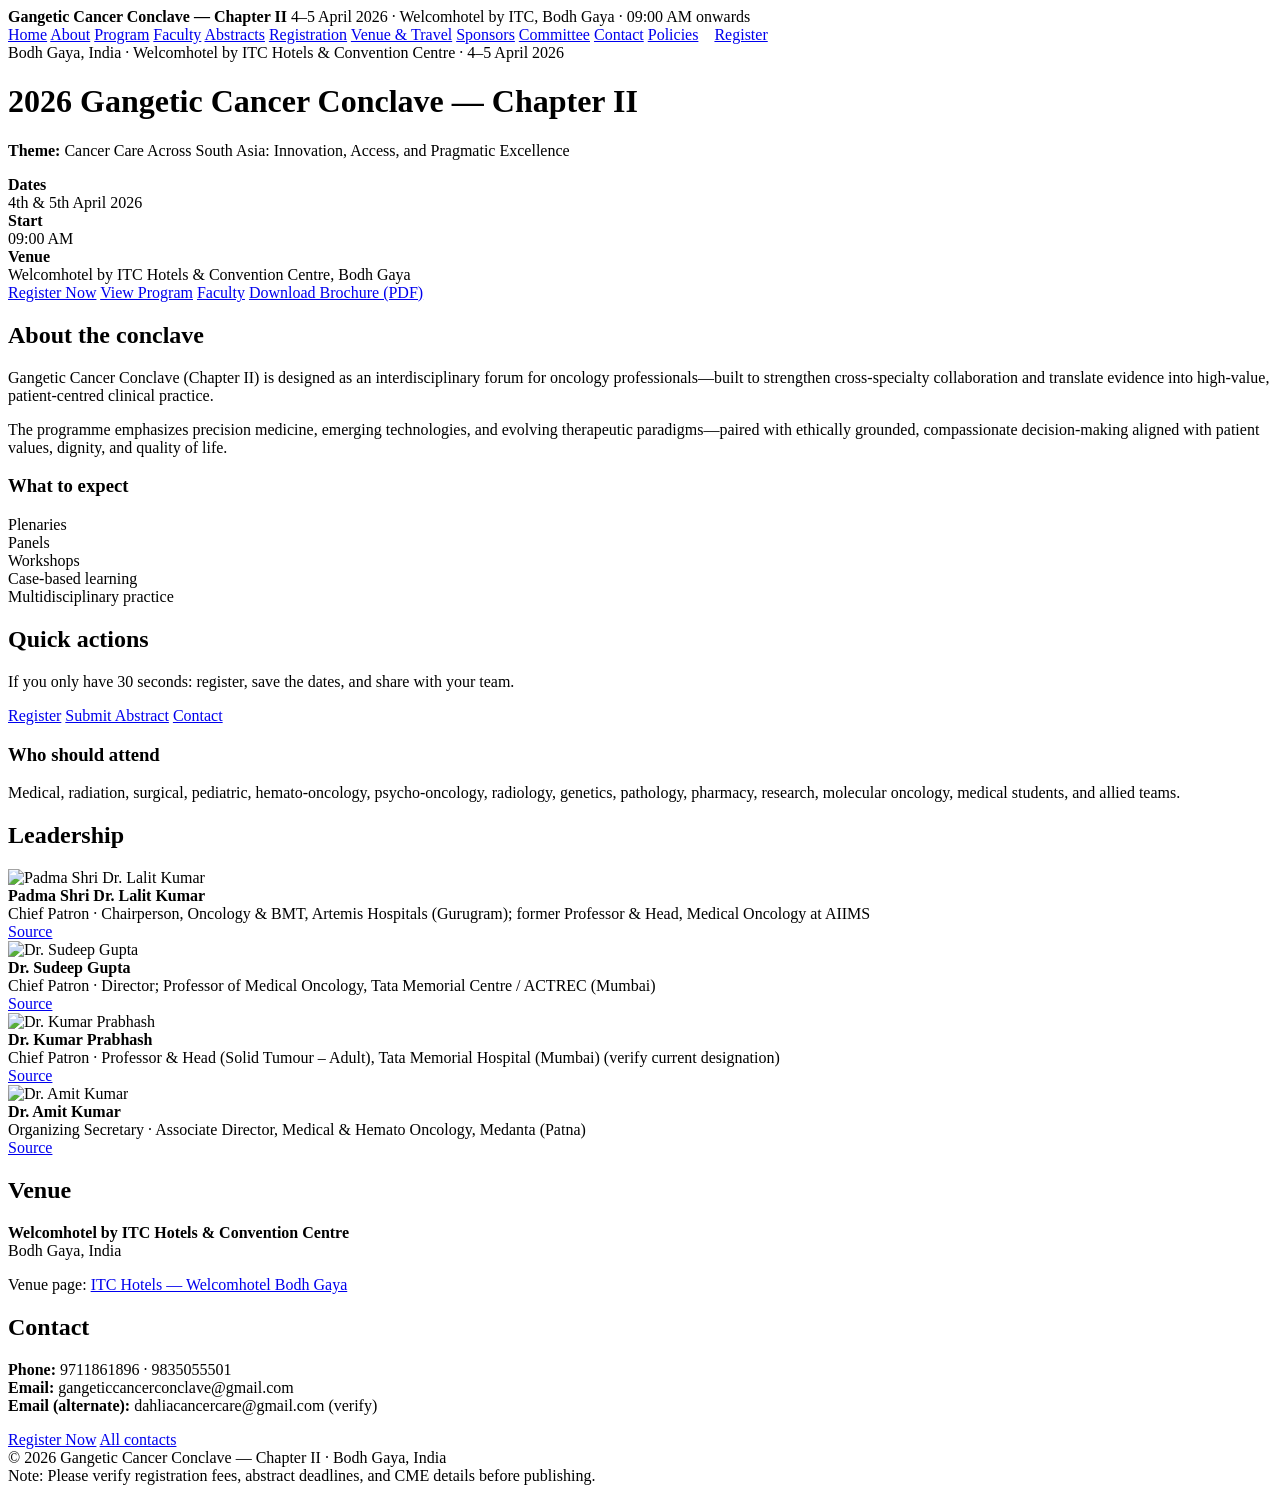
==== index.html @ 6b3c96bd "Add files via upload" ====
<!doctype html>
<html lang="en">
<head>
  <meta charset="utf-8">
  <meta name="viewport" content="width=device-width, initial-scale=1">
  <title>Gangetic Cancer Conclave — Chapter II</title>
  <meta name="description" content="2026 Gangetic Cancer Conclave — Chapter II · Bodh Gaya">
  <link rel="stylesheet" href="assets/style.css">
</head>
<body>
<div class="nav">
  <div class="container">
    <div class="row">
      <div class="brand">
        <b>Gangetic Cancer Conclave — Chapter II</b>
        <span>4–5 April 2026 · Welcomhotel by ITC, Bodh Gaya · 09:00 AM onwards</span>
      </div>
      <div class="menu">
        <a href="index.html">Home</a>
<a href="about.html">About</a>
<a href="program.html">Program</a>
<a href="faculty.html">Faculty</a>
<a href="abstracts.html">Abstracts</a>
<a href="registration.html">Registration</a>
<a href="venue-travel.html">Venue & Travel</a>
<a href="sponsors.html">Sponsors</a>
<a href="committee.html">Committee</a>
<a href="contact.html">Contact</a>
<a href="policies.html">Policies</a>
        <a class="btn" href="registration.html" style="padding:9px 12px;border-radius:14px;">Register</a>
      </div>
    </div>
  </div>
</div>
<div class="container">
<div class="hero">
  <div class="kicker">Bodh Gaya, India · Welcomhotel by ITC Hotels & Convention Centre · 4–5 April 2026</div>
  <h1>2026 Gangetic Cancer Conclave — Chapter II</h1>
  <p><b>Theme:</b> Cancer Care Across South Asia: Innovation, Access, and Pragmatic Excellence</p>
  <div class="kv">
    <div><b>Dates</b><br>4th & 5th April 2026</div>
    <div><b>Start</b><br>09:00 AM</div>
    <div><b>Venue</b><br>Welcomhotel by ITC Hotels & Convention Centre, Bodh Gaya</div>
  </div>
  <div class="actions">
    <a class="btn" href="registration.html">Register Now</a>
    <a class="btn secondary" href="program.html">View Program</a>
    <a class="btn secondary" href="faculty.html">Faculty</a>
    <a class="btn secondary" href="assets/AGENDA-2.pdf">Download Brochure (PDF)</a>
  </div>
</div>

<div class="grid">
  <div class="card span8">
    <h2>About the conclave</h2>
    <p>Gangetic Cancer Conclave (Chapter II) is designed as an interdisciplinary forum for oncology professionals—built to strengthen cross-specialty collaboration and translate evidence into high-value, patient-centred clinical practice.</p>
    <p>The programme emphasizes precision medicine, emerging technologies, and evolving therapeutic paradigms—paired with ethically grounded, compassionate decision-making aligned with patient values, dignity, and quality of life.</p>
    <div class="hr"></div>
    <h3>What to expect</h3>
    <div class="badges">
      <div class="badge">Plenaries</div>
      <div class="badge">Panels</div>
      <div class="badge">Workshops</div>
      <div class="badge">Case-based learning</div>
      <div class="badge">Multidisciplinary practice</div>
    </div>
  </div>

  <div class="card span4">
    <h2>Quick actions</h2>
    <p class="callout">If you only have 30 seconds: register, save the dates, and share with your team.</p>
    <div class="actions">
      <a class="btn" href="registration.html">Register</a>
      <a class="btn secondary" href="abstracts.html">Submit Abstract</a>
      <a class="btn secondary" href="contact.html">Contact</a>
    </div>
    <div class="hr"></div>
    <h3>Who should attend</h3>
    <p class="note">Medical, radiation, surgical, pediatric, hemato-oncology, psycho-oncology, radiology, genetics, pathology, pharmacy, research, molecular oncology, medical students, and allied teams.</p>
  </div>
</div>

<h2>Leadership</h2>
<div class="grid">
  <div class="card small">
  <div class="person">
    <div class="avatar"><img src="assets/img/lalit-kumar.jpg" alt="Padma Shri Dr. Lalit Kumar"></div>
    <div>
      <b>Padma Shri Dr. Lalit Kumar</b>
      <div class="meta">Chief Patron · Chairperson, Oncology & BMT, Artemis Hospitals (Gurugram); former Professor & Head, Medical Oncology at AIIMS</div>
      <div class="meta"><a href="https://www.artemishospitals.com/doctor/profile/dr-lalit-kumar" target="_blank" rel="noopener">Source</a></div>
    </div>
  </div>
</div>
  <div class="card small">
  <div class="person">
    <div class="avatar"><img src="assets/img/sudeep-gupta.jpg" alt="Dr. Sudeep Gupta"></div>
    <div>
      <b>Dr. Sudeep Gupta</b>
      <div class="meta">Chief Patron · Director; Professor of Medical Oncology, Tata Memorial Centre / ACTREC (Mumbai)</div>
      <div class="meta"><a href="https://actrec.gov.in/dr-sudeep-gupta" target="_blank" rel="noopener">Source</a></div>
    </div>
  </div>
</div>
  <div class="card small">
  <div class="person">
    <div class="avatar"><img src="assets/img/kumar-prabhash.jpg" alt="Dr. Kumar Prabhash"></div>
    <div>
      <b>Dr. Kumar Prabhash</b>
      <div class="meta">Chief Patron · Professor & Head (Solid Tumour – Adult), Tata Memorial Hospital (Mumbai) (verify current designation)</div>
      <div class="meta"><a href="https://mpai.co.in/team_detail10.html" target="_blank" rel="noopener">Source</a></div>
    </div>
  </div>
</div>
  <div class="card small">
  <div class="person">
    <div class="avatar"><img src="assets/img/amit-kumar-medanta.png" alt="Dr. Amit Kumar"></div>
    <div>
      <b>Dr. Amit Kumar</b>
      <div class="meta">Organizing Secretary · Associate Director, Medical & Hemato Oncology, Medanta (Patna)</div>
      <div class="meta"><a href="https://www.medanta.org/hospitals-near-me/patna-hospital/speciality/oncology/doctor/dr-amit-kumar" target="_blank" rel="noopener">Source</a></div>
    </div>
  </div>
</div>
</div>

<div class="hr"></div>

<div class="grid">
  <div class="card span6">
    <h2>Venue</h2>
    <p><b>Welcomhotel by ITC Hotels & Convention Centre</b><br>Bodh Gaya, India</p>
    <p class="note">Venue page: <a href="https://www.itchotels.com/in/en/welcomhotelbodhgaya" target="_blank" rel="noopener">ITC Hotels — Welcomhotel Bodh Gaya</a></p>
  </div>
  <div class="card span6">
    <h2>Contact</h2>
    <p><b>Phone:</b> 9711861896 · 9835055501<br>
       <b>Email:</b> gangeticcancerconclave@gmail.com<br>
       <b>Email (alternate):</b> dahliacancercare@gmail.com <span class="note">(verify)</span></p>
    <div class="actions">
      <a class="btn" href="registration.html">Register Now</a>
      <a class="btn secondary" href="contact.html">All contacts</a>
    </div>
  </div>
</div>
<div class="footer">
  <div>© 2026 Gangetic Cancer Conclave — Chapter II · Bodh Gaya, India</div>
  <div class="note">Note: Please verify registration fees, abstract deadlines, and CME details before publishing.</div>
</div>
</div>
<script src="assets/site.js"></script>
</body>
</html>
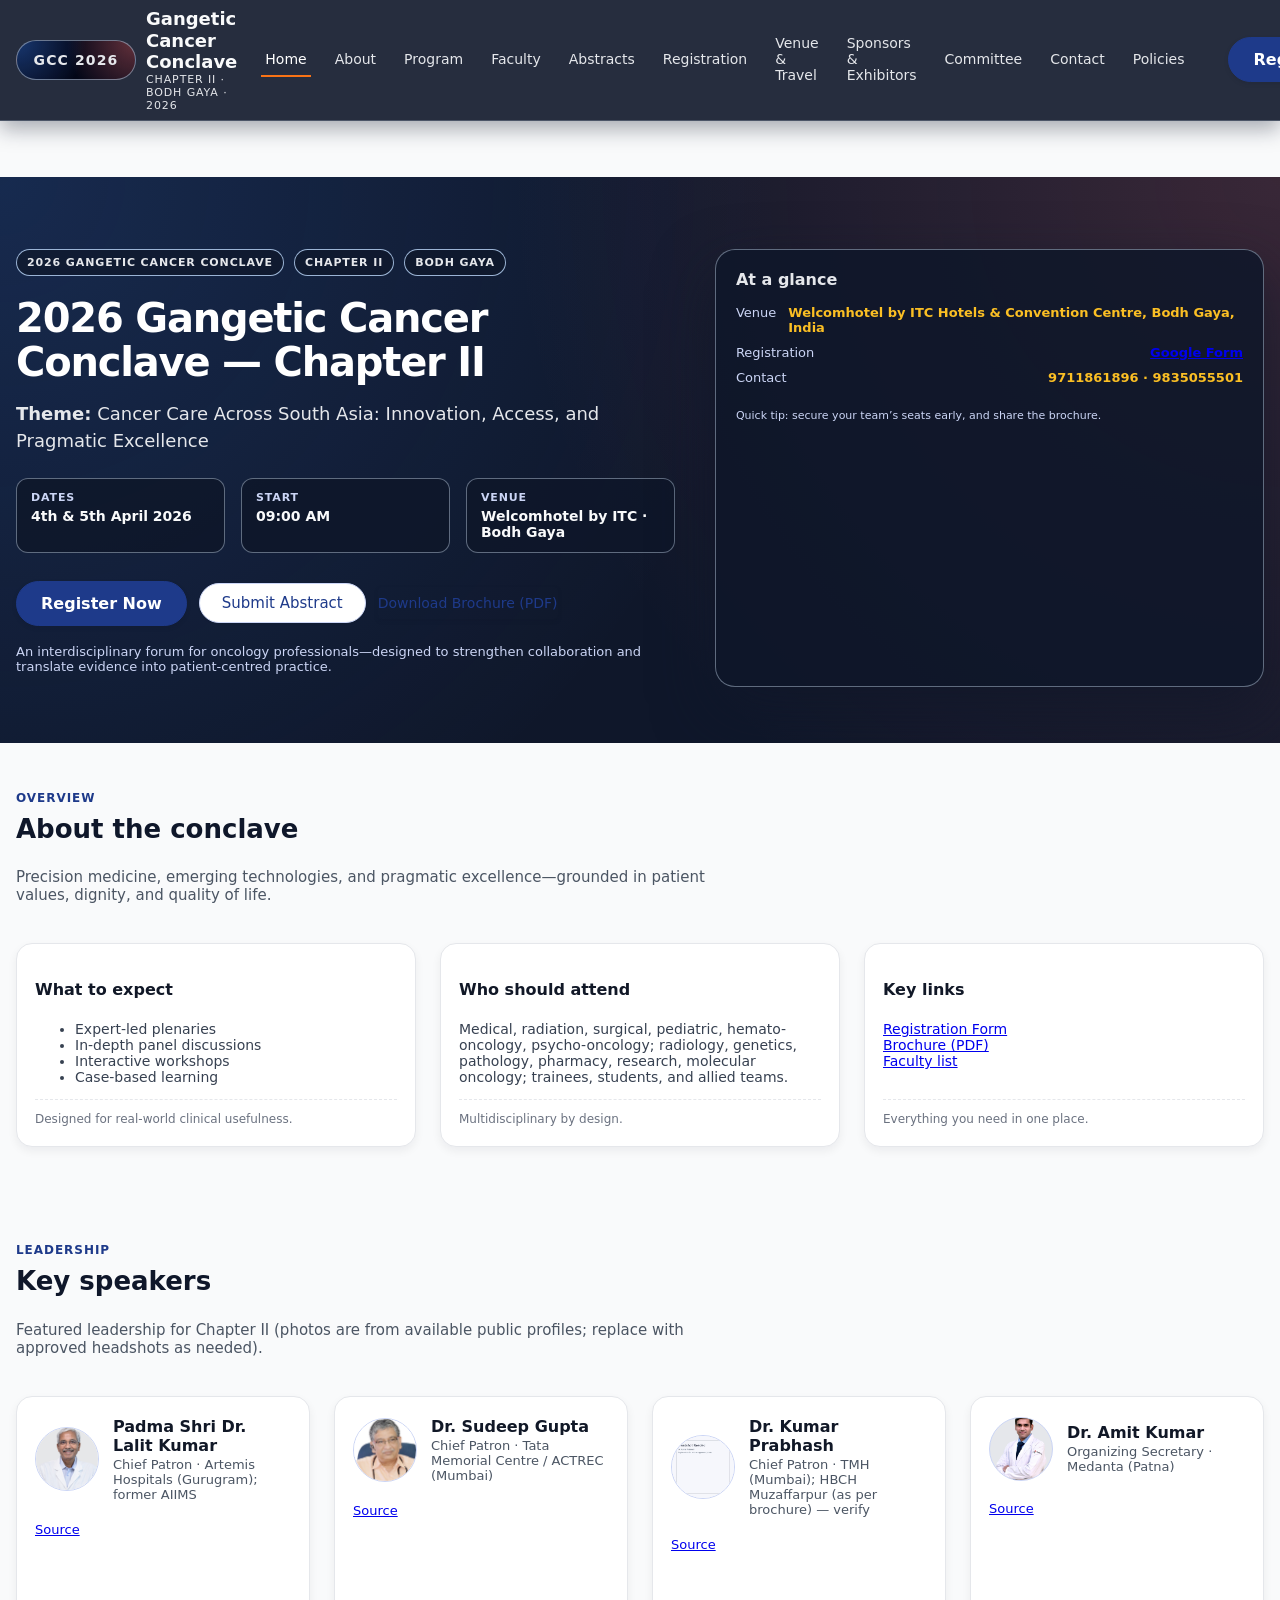
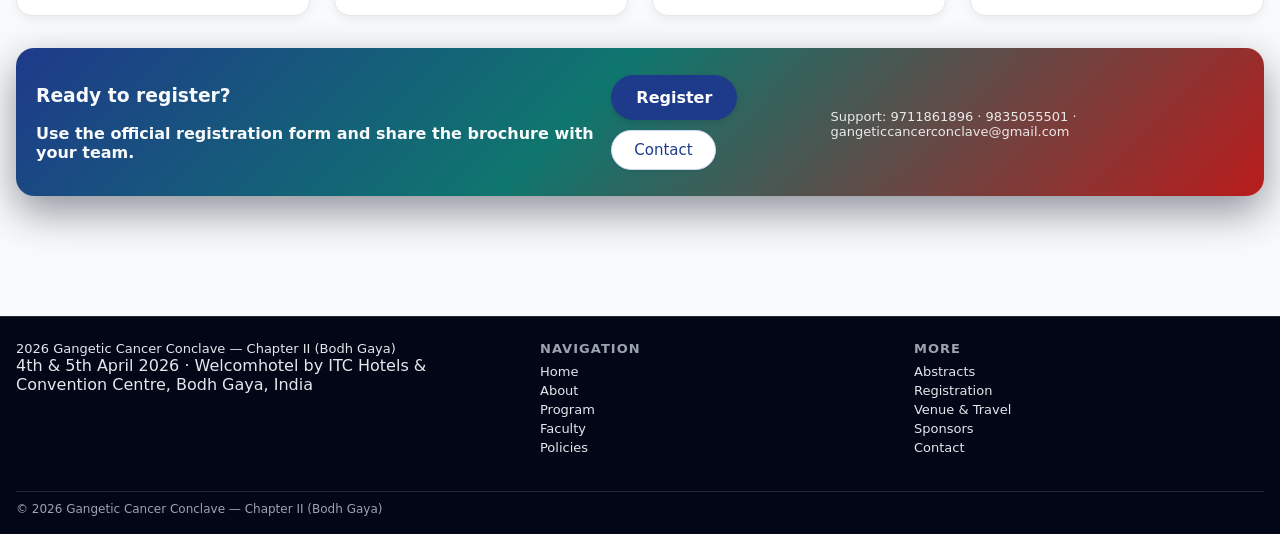
==== commit 2188eeda: "Add files via upload" ====
--- a/index.html
+++ b/index.html
@@ -1,154 +1,255 @@
-<!doctype html>
+<!DOCTYPE html>
 <html lang="en">
 <head>
-  <meta charset="utf-8">
-  <meta name="viewport" content="width=device-width, initial-scale=1">
-  <title>Gangetic Cancer Conclave — Chapter II</title>
+  <meta charset="UTF-8" />
+  <meta name="viewport" content="width=device-width, initial-scale=1.0" />
+  <title>2026 Gangetic Cancer Conclave — Chapter II (Bodh Gaya)</title>
   <meta name="description" content="2026 Gangetic Cancer Conclave — Chapter II · Bodh Gaya">
-  <link rel="stylesheet" href="assets/style.css">
+  <link rel="stylesheet" href="style.css" />
 </head>
 <body>
-<div class="nav">
-  <div class="container">
-    <div class="row">
-      <div class="brand">
-        <b>Gangetic Cancer Conclave — Chapter II</b>
-        <span>4–5 April 2026 · Welcomhotel by ITC, Bodh Gaya · 09:00 AM onwards</span>
-      </div>
-      <div class="menu">
-        <a href="index.html">Home</a>
-<a href="about.html">About</a>
-<a href="program.html">Program</a>
-<a href="faculty.html">Faculty</a>
-<a href="abstracts.html">Abstracts</a>
-<a href="registration.html">Registration</a>
-<a href="venue-travel.html">Venue & Travel</a>
-<a href="sponsors.html">Sponsors</a>
-<a href="committee.html">Committee</a>
-<a href="contact.html">Contact</a>
-<a href="policies.html">Policies</a>
-        <a class="btn" href="registration.html" style="padding:9px 12px;border-radius:14px;">Register</a>
-      </div>
-    </div>
-  </div>
-</div>
-<div class="container">
-<div class="hero">
-  <div class="kicker">Bodh Gaya, India · Welcomhotel by ITC Hotels & Convention Centre · 4–5 April 2026</div>
-  <h1>2026 Gangetic Cancer Conclave — Chapter II</h1>
-  <p><b>Theme:</b> Cancer Care Across South Asia: Innovation, Access, and Pragmatic Excellence</p>
-  <div class="kv">
-    <div><b>Dates</b><br>4th & 5th April 2026</div>
-    <div><b>Start</b><br>09:00 AM</div>
-    <div><b>Venue</b><br>Welcomhotel by ITC Hotels & Convention Centre, Bodh Gaya</div>
-  </div>
-  <div class="actions">
-    <a class="btn" href="registration.html">Register Now</a>
-    <a class="btn secondary" href="program.html">View Program</a>
-    <a class="btn secondary" href="faculty.html">Faculty</a>
-    <a class="btn secondary" href="assets/AGENDA-2.pdf">Download Brochure (PDF)</a>
-  </div>
-</div>
-
-<div class="grid">
-  <div class="card span8">
-    <h2>About the conclave</h2>
-    <p>Gangetic Cancer Conclave (Chapter II) is designed as an interdisciplinary forum for oncology professionals—built to strengthen cross-specialty collaboration and translate evidence into high-value, patient-centred clinical practice.</p>
-    <p>The programme emphasizes precision medicine, emerging technologies, and evolving therapeutic paradigms—paired with ethically grounded, compassionate decision-making aligned with patient values, dignity, and quality of life.</p>
-    <div class="hr"></div>
-    <h3>What to expect</h3>
-    <div class="badges">
-      <div class="badge">Plenaries</div>
-      <div class="badge">Panels</div>
-      <div class="badge">Workshops</div>
-      <div class="badge">Case-based learning</div>
-      <div class="badge">Multidisciplinary practice</div>
-    </div>
-  </div>
-
-  <div class="card span4">
-    <h2>Quick actions</h2>
-    <p class="callout">If you only have 30 seconds: register, save the dates, and share with your team.</p>
-    <div class="actions">
-      <a class="btn" href="registration.html">Register</a>
-      <a class="btn secondary" href="abstracts.html">Submit Abstract</a>
-      <a class="btn secondary" href="contact.html">Contact</a>
-    </div>
-    <div class="hr"></div>
-    <h3>Who should attend</h3>
-    <p class="note">Medical, radiation, surgical, pediatric, hemato-oncology, psycho-oncology, radiology, genetics, pathology, pharmacy, research, molecular oncology, medical students, and allied teams.</p>
-  </div>
-</div>
-
-<h2>Leadership</h2>
-<div class="grid">
-  <div class="card small">
-  <div class="person">
-    <div class="avatar"><img src="assets/img/lalit-kumar.jpg" alt="Padma Shri Dr. Lalit Kumar"></div>
-    <div>
-      <b>Padma Shri Dr. Lalit Kumar</b>
-      <div class="meta">Chief Patron · Chairperson, Oncology & BMT, Artemis Hospitals (Gurugram); former Professor & Head, Medical Oncology at AIIMS</div>
-      <div class="meta"><a href="https://www.artemishospitals.com/doctor/profile/dr-lalit-kumar" target="_blank" rel="noopener">Source</a></div>
-    </div>
-  </div>
-</div>
-  <div class="card small">
-  <div class="person">
-    <div class="avatar"><img src="assets/img/sudeep-gupta.jpg" alt="Dr. Sudeep Gupta"></div>
-    <div>
-      <b>Dr. Sudeep Gupta</b>
-      <div class="meta">Chief Patron · Director; Professor of Medical Oncology, Tata Memorial Centre / ACTREC (Mumbai)</div>
-      <div class="meta"><a href="https://actrec.gov.in/dr-sudeep-gupta" target="_blank" rel="noopener">Source</a></div>
-    </div>
-  </div>
-</div>
-  <div class="card small">
-  <div class="person">
-    <div class="avatar"><img src="assets/img/kumar-prabhash.jpg" alt="Dr. Kumar Prabhash"></div>
-    <div>
-      <b>Dr. Kumar Prabhash</b>
-      <div class="meta">Chief Patron · Professor & Head (Solid Tumour – Adult), Tata Memorial Hospital (Mumbai) (verify current designation)</div>
-      <div class="meta"><a href="https://mpai.co.in/team_detail10.html" target="_blank" rel="noopener">Source</a></div>
-    </div>
-  </div>
-</div>
-  <div class="card small">
-  <div class="person">
-    <div class="avatar"><img src="assets/img/amit-kumar-medanta.png" alt="Dr. Amit Kumar"></div>
-    <div>
-      <b>Dr. Amit Kumar</b>
-      <div class="meta">Organizing Secretary · Associate Director, Medical & Hemato Oncology, Medanta (Patna)</div>
-      <div class="meta"><a href="https://www.medanta.org/hospitals-near-me/patna-hospital/speciality/oncology/doctor/dr-amit-kumar" target="_blank" rel="noopener">Source</a></div>
-    </div>
-  </div>
-</div>
-</div>
-
-<div class="hr"></div>
-
-<div class="grid">
-  <div class="card span6">
-    <h2>Venue</h2>
-    <p><b>Welcomhotel by ITC Hotels & Convention Centre</b><br>Bodh Gaya, India</p>
-    <p class="note">Venue page: <a href="https://www.itchotels.com/in/en/welcomhotelbodhgaya" target="_blank" rel="noopener">ITC Hotels — Welcomhotel Bodh Gaya</a></p>
-  </div>
-  <div class="card span6">
-    <h2>Contact</h2>
-    <p><b>Phone:</b> 9711861896 · 9835055501<br>
-       <b>Email:</b> gangeticcancerconclave@gmail.com<br>
-       <b>Email (alternate):</b> dahliacancercare@gmail.com <span class="note">(verify)</span></p>
-    <div class="actions">
-      <a class="btn" href="registration.html">Register Now</a>
-      <a class="btn secondary" href="contact.html">All contacts</a>
-    </div>
-  </div>
-</div>
-<div class="footer">
-  <div>© 2026 Gangetic Cancer Conclave — Chapter II · Bodh Gaya, India</div>
-  <div class="note">Note: Please verify registration fees, abstract deadlines, and CME details before publishing.</div>
-</div>
-</div>
-<script src="assets/site.js"></script>
+  <div class="page-wrapper">
+    <header class="navbar">
+  <div class="navbar-inner">
+    <a href="index.html" class="navbar-brand" aria-label="Gangetic Cancer Conclave — Chapter II (Bodh Gaya)">
+      <div class="logo-placeholder">GCC 2026</div>
+      <div class="navbar-brand-text">
+        <div class="navbar-brand-title">Gangetic Cancer Conclave</div>
+        <div class="navbar-brand-subtitle">Chapter II · Bodh Gaya · 2026</div>
+      </div>
+    </a>
+    <nav class="navbar-links" aria-label="Primary">
+      <a href="index.html" class="navbar-link navbar-link-active">Home</a>
+<a href="about.html" class="navbar-link">About</a>
+<a href="program.html" class="navbar-link">Program</a>
+<a href="faculty.html" class="navbar-link">Faculty</a>
+<a href="abstracts.html" class="navbar-link">Abstracts</a>
+<a href="registration.html" class="navbar-link">Registration</a>
+<a href="venue-travel.html" class="navbar-link">Venue & Travel</a>
+<a href="sponsors-exhibitors.html" class="navbar-link">Sponsors & Exhibitors</a>
+<a href="committee.html" class="navbar-link">Committee</a>
+<a href="contact.html" class="navbar-link">Contact</a>
+<a href="policies.html" class="navbar-link">Policies</a>
+    </nav>
+    <div class="navbar-cta">
+      <a href="registration.html" class="btn btn-primary">Register Now</a>
+    </div>
+    <button class="navbar-mobile-toggle" type="button" aria-label="Toggle navigation menu">
+      <span class="navbar-mobile-toggle-bar"></span>
+      <span class="navbar-mobile-toggle-bar"></span>
+    </button>
+    <nav class="navbar-mobile-menu" aria-label="Mobile primary navigation">
+      <a href="index.html" class="navbar-mobile-item">Home</a>
+<a href="about.html" class="navbar-mobile-item">About</a>
+<a href="program.html" class="navbar-mobile-item">Program</a>
+<a href="faculty.html" class="navbar-mobile-item">Faculty</a>
+<a href="abstracts.html" class="navbar-mobile-item">Abstracts</a>
+<a href="registration.html" class="navbar-mobile-item">Registration</a>
+<a href="venue-travel.html" class="navbar-mobile-item">Venue & Travel</a>
+<a href="sponsors-exhibitors.html" class="navbar-mobile-item">Sponsors & Exhibitors</a>
+<a href="committee.html" class="navbar-mobile-item">Committee</a>
+<a href="contact.html" class="navbar-mobile-item">Contact</a>
+<a href="policies.html" class="navbar-mobile-item">Policies</a>
+    </nav>
+  </div>
+</header>
+    <main class="main-content">
+      <section class="hero">
+  <div class="hero-inner">
+    <div class="hero-main">
+      <div class="hero-badge-row">
+        <div class="hero-badge">2026 Gangetic Cancer Conclave</div>
+        <div class="hero-badge">Chapter II</div>
+        <div class="hero-badge">Bodh Gaya</div>
+      </div>
+      <h1 class="hero-title">2026 Gangetic Cancer Conclave — Chapter II</h1>
+      <p class="hero-subtitle"><b>Theme:</b> Cancer Care Across South Asia: Innovation, Access, and Pragmatic Excellence</p>
+      <div class="hero-meta-grid">
+        <div class="hero-meta-item">
+          <div class="hero-meta-label">Dates</div>
+          <div class="hero-meta-value">4th & 5th April 2026</div>
+        </div>
+        <div class="hero-meta-item">
+          <div class="hero-meta-label">Start</div>
+          <div class="hero-meta-value">09:00 AM</div>
+        </div>
+        <div class="hero-meta-item">
+          <div class="hero-meta-label">Venue</div>
+          <div class="hero-meta-value">Welcomhotel by ITC · Bodh Gaya</div>
+        </div>
+      </div>
+      <div class="hero-cta-row">
+        <a href="registration.html" class="btn btn-primary">Register Now</a>
+        <a href="abstracts.html" class="btn btn-secondary">Submit Abstract</a>
+        <a href="AGENDA-2.pdf" class="btn btn-tertiary">Download Brochure (PDF)</a>
+      </div>
+      <p class="hero-support-text">An interdisciplinary forum for oncology professionals—designed to strengthen collaboration and translate evidence into patient-centred practice.</p>
+    </div>
+    <aside class="hero-aside" aria-label="Key information">
+      <h2 class="hero-aside-heading">At a glance</h2>
+      <div class="hero-aside-list">
+        <div class="hero-aside-item">
+          <span class="hero-aside-label">Venue</span>
+          <span class="hero-aside-value">Welcomhotel by ITC Hotels & Convention Centre, Bodh Gaya, India</span>
+        </div>
+        <div class="hero-aside-item">
+          <span class="hero-aside-label">Registration</span>
+          <span class="hero-aside-value"><a href="https://forms.gle/8q33biNzoLffm1zB7" target="_blank" rel="noopener">Google Form</a></span>
+        </div>
+        <div class="hero-aside-item">
+          <span class="hero-aside-label">Contact</span>
+          <span class="hero-aside-value">9711861896 · 9835055501</span>
+        </div>
+      </div>
+      <p class="hero-aside-footer">Quick tip: secure your team’s seats early, and share the brochure.</p>
+    </aside>
+  </div>
+</section>
+
+<section class="section" id="home-about">
+  <div class="section-inner">
+    <header class="section-header">
+      <div class="section-kicker">Overview</div>
+      <h2 class="section-title">About the conclave</h2>
+      <p class="section-subtitle">Precision medicine, emerging technologies, and pragmatic excellence—grounded in patient values, dignity, and quality of life.</p>
+    </header>
+
+    <div class="card-grid">
+      <article class="card">
+  <h3 class="card-header">What to expect</h3>
+  <div class="card-body">
+    <ul><li>Expert-led plenaries</li><li>In-depth panel discussions</li><li>Interactive workshops</li><li>Case-based learning</li></ul>
+  </div>
+  <div class="card-footer">Designed for real-world clinical usefulness.</div>
+</article>
+      <article class="card">
+  <h3 class="card-header">Who should attend</h3>
+  <div class="card-body">
+    <p>Medical, radiation, surgical, pediatric, hemato-oncology, psycho-oncology; radiology, genetics, pathology, pharmacy, research, molecular oncology; trainees, students, and allied teams.</p>
+  </div>
+  <div class="card-footer">Multidisciplinary by design.</div>
+</article>
+      <article class="card">
+  <h3 class="card-header">Key links</h3>
+  <div class="card-body">
+    <p><a href='https://forms.gle/8q33biNzoLffm1zB7' target='_blank' rel='noopener'>Registration Form</a><br><a href='AGENDA-2.pdf'>Brochure (PDF)</a><br><a href='faculty.html'>Faculty list</a></p>
+  </div>
+  <div class="card-footer">Everything you need in one place.</div>
+</article>
+    </div>
+  </div>
+</section>
+
+<section class="section">
+  <div class="section-inner">
+    <header class="section-header">
+      <div class="section-kicker">Leadership</div>
+      <h2 class="section-title">Key speakers</h2>
+      <p class="section-subtitle">Featured leadership for Chapter II (photos are from available public profiles; replace with approved headshots as needed).</p>
+    </header>
+
+    <div class="speaker-grid">
+      <article class="speaker-card">
+  <header class="speaker-card-header">
+    <div class="speaker-avatar-wrapper">
+      <img class="speaker-avatar-image" src="lalit-kumar.jpg" alt="Padma Shri Dr. Lalit Kumar">
+    </div>
+    <div>
+      <div class="speaker-name">Padma Shri Dr. Lalit Kumar</div>
+      <div class="speaker-title">Chief Patron · Artemis Hospitals (Gurugram); former AIIMS</div>
+    </div>
+  </header>
+  <div class="speaker-body">
+    <a href="https://www.artemishospitals.com/doctor/profile/dr-lalit-kumar" class="speaker-link" target="_blank" rel="noopener">Source</a>
+  </div>
+</article>
+      <article class="speaker-card">
+  <header class="speaker-card-header">
+    <div class="speaker-avatar-wrapper">
+      <img class="speaker-avatar-image" src="sudeep-gupta.jpg" alt="Dr. Sudeep Gupta">
+    </div>
+    <div>
+      <div class="speaker-name">Dr. Sudeep Gupta</div>
+      <div class="speaker-title">Chief Patron · Tata Memorial Centre / ACTREC (Mumbai)</div>
+    </div>
+  </header>
+  <div class="speaker-body">
+    <a href="https://actrec.gov.in/dr-sudeep-gupta" class="speaker-link" target="_blank" rel="noopener">Source</a>
+  </div>
+</article>
+      <article class="speaker-card">
+  <header class="speaker-card-header">
+    <div class="speaker-avatar-wrapper">
+      <img class="speaker-avatar-image" src="kumar-prabhash.jpg" alt="Dr. Kumar Prabhash">
+    </div>
+    <div>
+      <div class="speaker-name">Dr. Kumar Prabhash</div>
+      <div class="speaker-title">Chief Patron · TMH (Mumbai); HBCH Muzaffarpur (as per brochure) — verify</div>
+    </div>
+  </header>
+  <div class="speaker-body">
+    <a href="https://mpai.co.in/team_detail10.html" class="speaker-link" target="_blank" rel="noopener">Source</a>
+  </div>
+</article>
+      <article class="speaker-card">
+  <header class="speaker-card-header">
+    <div class="speaker-avatar-wrapper">
+      <img class="speaker-avatar-image" src="amit-kumar-medanta.png" alt="Dr. Amit Kumar">
+    </div>
+    <div>
+      <div class="speaker-name">Dr. Amit Kumar</div>
+      <div class="speaker-title">Organizing Secretary · Medanta (Patna)</div>
+    </div>
+  </header>
+  <div class="speaker-body">
+    <a href="https://www.medanta.org/hospitals-near-me/patna-hospital/speciality/oncology/doctor/dr-amit-kumar" class="speaker-link" target="_blank" rel="noopener">Source</a>
+  </div>
+</article>
+    </div>
+
+    <div class="cta-band">
+      <div class="cta-text">
+        <h3>Ready to register?</h3>
+        <p>Use the official registration form and share the brochure with your team.</p>
+      </div>
+      <div class="cta-actions">
+        <a href="registration.html" class="btn btn-primary">Register</a>
+        <a href="contact.html" class="btn btn-secondary">Contact</a>
+      </div>
+      <div class="cta-subtext">Support: 9711861896 · 9835055501 · gangeticcancerconclave@gmail.com</div>
+    </div>
+  </div>
+</section>
+    </main>
+    <footer class="footer">
+  <div class="footer-inner">
+    <div class="footer-col">
+      <div class="footer-brand">2026 Gangetic Cancer Conclave — Chapter II (Bodh Gaya)</div>
+      <div class="footer-text">4th & 5th April 2026 · Welcomhotel by ITC Hotels & Convention Centre, Bodh Gaya, India</div>
+    </div>
+    <div class="footer-col">
+      <div class="footer-heading">Navigation</div>
+      <a href="index.html" class="footer-link">Home</a>
+      <a href="about.html" class="footer-link">About</a>
+      <a href="program.html" class="footer-link">Program</a>
+      <a href="faculty.html" class="footer-link">Faculty</a>
+      <a href="policies.html" class="footer-link">Policies</a>
+    </div>
+    <div class="footer-col">
+      <div class="footer-heading">More</div>
+      <a href="abstracts.html" class="footer-link">Abstracts</a>
+      <a href="registration.html" class="footer-link">Registration</a>
+      <a href="venue-travel.html" class="footer-link">Venue &amp; Travel</a>
+      <a href="sponsors-exhibitors.html" class="footer-link">Sponsors</a>
+      <a href="contact.html" class="footer-link">Contact</a>
+    </div>
+    <div class="footer-bottom">
+      <div>© 2026 Gangetic Cancer Conclave — Chapter II (Bodh Gaya)</div>
+    </div>
+  </div>
+</footer>
+  </div>
+  <script src="script.js"></script>
 </body>
 </html>
 
--- a/style.css
+++ b/style.css
@@ -0,0 +1,1193 @@
+* {
+  box-sizing: border-box;
+}
+
+html,
+body {
+  margin: 0;
+  padding: 0;
+}
+
+body {
+  font-family: system-ui, -apple-system, BlinkMacSystemFont, 'Segoe UI', sans-serif;
+  background: #f9fafb;
+  color: #0f172a;
+}
+
+.page-wrapper {
+  min-height: 100vh;
+  display: flex;
+  flex-direction: column;
+  background: #f9fafb;
+  color: #0f172a;
+}
+
+.main-content {
+  flex: 1 0 auto;
+  padding-top: 56px;
+}
+
+.navbar {
+  position: sticky;
+  top: 0;
+  z-index: 1100;
+  width: 100%;
+  background: rgba(15, 23, 42, 0.9);
+  backdrop-filter: blur(14px);
+  border-bottom: 1px solid rgba(148, 163, 184, 0.35);
+  box-shadow: 0 8px 20px rgba(15, 23, 42, 0.35);
+  display: flex;
+  align-items: center;
+  justify-content: center;
+  padding: 8px 16px;
+}
+
+.navbar-inner {
+  width: 100%;
+  max-width: 1320px;
+  display: flex;
+  align-items: center;
+  justify-content: space-between;
+  gap: 24px;
+  position: relative;
+}
+
+.navbar-brand {
+  display: flex;
+  align-items: center;
+  gap: 10px;
+  text-decoration: none;
+}
+
+.logo-placeholder {
+  width: auto;
+  max-height: 48px;
+  min-height: 40px;
+  aspect-ratio: 3 / 1;
+  border-radius: 999px;
+  background: radial-gradient(circle at 0% 0%, rgba(59, 130, 246, 0.4), transparent 55%), radial-gradient(circle at 100% 0%, rgba(248, 113, 113, 0.4), transparent 55%), #020617;
+  border: 1px solid rgba(148, 163, 184, 0.7);
+  display: flex;
+  align-items: center;
+  justify-content: center;
+  padding: 4px 14px;
+  color: #e5e7eb;
+  font-size: 14px;
+  font-weight: 700;
+  letter-spacing: 0.08em;
+  text-transform: uppercase;
+  white-space: nowrap;
+  object-fit: contain;
+}
+
+.navbar-brand-title {
+  font-size: 18px;
+  font-weight: 700;
+  color: #f9fafb;
+  line-height: 1.2;
+}
+
+.navbar-brand-subtitle {
+  font-size: 11px;
+  font-weight: 500;
+  color: #e5e7eb;
+  text-transform: uppercase;
+  letter-spacing: 0.08em;
+}
+
+.navbar-links {
+  display: flex;
+  align-items: center;
+  gap: 20px;
+}
+
+.navbar-link {
+  font-size: 14px;
+  font-weight: 500;
+  color: #e5e7eb;
+  padding: 8px 4px;
+  text-decoration: none;
+  border-bottom: 2px solid transparent;
+  transition: color 0.2s ease, border-color 0.2s ease, transform 0.2s ease;
+}
+
+.navbar-link:hover {
+  color: #ffffff;
+  border-color: #f97316;
+  transform: translateY(-1px);
+}
+
+.navbar-link-active {
+  color: #ffffff;
+  border-color: #f97316;
+}
+
+.navbar-cta {
+  margin-left: 16px;
+}
+
+.navbar-mobile-toggle {
+  display: none;
+  width: 36px;
+  height: 36px;
+  border-radius: 999px;
+  border: 1px solid rgba(148, 163, 184, 0.7);
+  background: rgba(15, 23, 42, 0.9);
+  color: #e5e7eb;
+  align-items: center;
+  justify-content: center;
+  cursor: pointer;
+  transition: all 0.2s ease;
+}
+
+.navbar-mobile-toggle:hover {
+  background: rgba(30, 64, 175, 0.9);
+  border-color: #f97316;
+  transform: scale(1.03);
+}
+
+.navbar-mobile-toggle-bar {
+  width: 18px;
+  height: 2px;
+  background: #e5e7eb;
+  display: block;
+  border-radius: 999px;
+}
+
+.navbar-mobile-toggle-bar + .navbar-mobile-toggle-bar {
+  margin-top: 4px;
+}
+
+.navbar-mobile-menu {
+  display: none;
+  flex-direction: column;
+  gap: 4px;
+  padding: 8px 0 12px;
+  background: rgba(15, 23, 42, 0.98);
+  backdrop-filter: blur(16px);
+  position: absolute;
+  left: 0;
+  right: 0;
+  top: 100%;
+  border-bottom: 1px solid rgba(148, 163, 184, 0.35);
+}
+
+.navbar-mobile-menu.open {
+  display: flex;
+}
+
+.navbar-mobile-item {
+  padding: 10px 20px;
+  font-size: 14px;
+  font-weight: 500;
+  color: #e5e7eb;
+  text-decoration: none;
+  display: flex;
+  align-items: center;
+  justify-content: space-between;
+  transition: background 0.2s ease, color 0.2s ease;
+}
+
+.navbar-mobile-item:hover {
+  background: rgba(30, 64, 175, 0.9);
+  color: #ffffff;
+}
+
+.btn {
+  padding: 12px 24px;
+  min-height: 44px;
+  background: #1e3a8a;
+  color: #ffffff;
+  border: 1px solid #1e3a8a;
+  border-radius: 999px;
+  font-size: 16px;
+  font-weight: 600;
+  line-height: 1.2;
+  display: inline-flex;
+  align-items: center;
+  justify-content: center;
+  gap: 8px;
+  cursor: pointer;
+  transition: all 0.2s ease;
+  box-shadow: 0 2px 4px rgba(15, 23, 42, 0.15);
+  text-decoration: none;
+  white-space: nowrap;
+}
+
+.btn-primary {
+  background: #1e3a8a;
+  border-color: #1e3a8a;
+}
+
+.btn-primary:hover {
+  background: #111827;
+  border-color: #111827;
+  box-shadow: 0 6px 14px rgba(15, 23, 42, 0.25);
+  transform: translateY(-2px);
+}
+
+.btn-primary:active {
+  background: #0f172a;
+  border-color: #0f172a;
+  transform: translateY(0);
+  box-shadow: 0 2px 4px rgba(15, 23, 42, 0.2);
+}
+
+.btn-secondary {
+  padding: 10px 22px;
+  min-height: 40px;
+  background: #ffffff;
+  color: #1e3a8a;
+  border: 1px solid #cbd5f5;
+  border-radius: 999px;
+  font-size: 15px;
+  font-weight: 500;
+  line-height: 1.2;
+  display: inline-flex;
+  align-items: center;
+  justify-content: center;
+  gap: 6px;
+  cursor: pointer;
+  transition: all 0.2s ease;
+  box-shadow: 0 1px 2px rgba(15, 23, 42, 0.08);
+  text-decoration: none;
+}
+
+.btn-secondary:hover {
+  background: #eff6ff;
+  border-color: #1e3a8a;
+  box-shadow: 0 4px 10px rgba(15, 23, 42, 0.15);
+  transform: translateY(-1px);
+}
+
+.btn-secondary:active {
+  background: #e5e7eb;
+  transform: translateY(0);
+  box-shadow: 0 1px 2px rgba(15, 23, 42, 0.15);
+}
+
+.btn-tertiary {
+  padding: 4px 0;
+  min-height: 32px;
+  background: transparent;
+  color: #1e3a8a;
+  border: none;
+  border-radius: 4px;
+  font-size: 14px;
+  font-weight: 500;
+  line-height: 1.4;
+  display: inline-flex;
+  align-items: center;
+  justify-content: flex-start;
+  gap: 4px;
+  cursor: pointer;
+  transition: color 0.2s ease, transform 0.2s ease;
+  text-decoration: none;
+}
+
+.btn-tertiary:hover {
+  color: #0f172a;
+  transform: translateY(-1px);
+}
+
+.hero {
+  padding: 72px 16px 56px;
+  background: radial-gradient(circle at top left, rgba(59, 130, 246, 0.18), transparent 55%), radial-gradient(circle at top right, rgba(248, 113, 113, 0.18), transparent 55%), #0f172a;
+  color: #f9fafb;
+  display: flex;
+  justify-content: center;
+  align-items: stretch;
+  position: relative;
+  overflow: hidden;
+}
+
+.hero-inner {
+  width: 100%;
+  max-width: 1320px;
+  display: grid;
+  grid-template-columns: minmax(0, 3fr) minmax(0, 2.5fr);
+  gap: 40px;
+  align-items: center;
+}
+
+.hero-badge-row {
+  display: flex;
+  flex-wrap: wrap;
+  gap: 10px;
+  margin-bottom: 20px;
+}
+
+.hero-badge {
+  font-size: 11px;
+  font-weight: 600;
+  letter-spacing: 0.08em;
+  text-transform: uppercase;
+  padding: 6px 10px;
+  border-radius: 999px;
+  border: 1px solid rgba(191, 219, 254, 0.8);
+  background: rgba(15, 23, 42, 0.7);
+  color: #e5e7eb;
+  display: inline-flex;
+  align-items: center;
+  gap: 6px;
+}
+
+.hero-title {
+  font-size: 40px;
+  line-height: 1.1;
+  font-weight: 800;
+  letter-spacing: -0.03em;
+  margin: 0 0 16px;
+  color: #ffffff;
+}
+
+.hero-subtitle {
+  font-size: 18px;
+  line-height: 1.5;
+  font-weight: 500;
+  color: #e5e7eb;
+  margin: 0 0 24px;
+}
+
+.hero-meta-grid {
+  display: grid;
+  grid-template-columns: repeat(auto-fit, minmax(180px, 1fr));
+  gap: 16px;
+  margin: 0 0 28px;
+}
+
+.hero-meta-item {
+  padding: 12px 14px;
+  border-radius: 12px;
+  background: rgba(15, 23, 42, 0.85);
+  border: 1px solid rgba(148, 163, 184, 0.6);
+  display: flex;
+  flex-direction: column;
+  gap: 4px;
+}
+
+.hero-meta-label {
+  font-size: 11px;
+  text-transform: uppercase;
+  letter-spacing: 0.08em;
+  color: #cbd5f5;
+  font-weight: 600;
+}
+
+.hero-meta-value {
+  font-size: 14px;
+  font-weight: 600;
+  color: #f9fafb;
+}
+
+.hero-cta-row {
+  display: flex;
+  flex-wrap: wrap;
+  gap: 12px;
+  align-items: center;
+  margin: 0 0 18px;
+}
+
+.hero-support-text {
+  font-size: 13px;
+  color: #cbd5f5;
+}
+
+.hero-note {
+  font-size: 12px;
+  color: #e5e7eb;
+  opacity: 0.9;
+}
+
+.hero-aside {
+  justify-self: stretch;
+  align-self: stretch;
+  display: flex;
+  flex-direction: column;
+  gap: 16px;
+  padding: 20px 20px 18px;
+  border-radius: 20px;
+  background: rgba(15, 23, 42, 0.85);
+  border: 1px solid rgba(148, 163, 184, 0.6);
+  box-shadow: 0 24px 60px rgba(15, 23, 42, 0.7);
+}
+
+.hero-aside-heading {
+  font-size: 16px;
+  font-weight: 600;
+  color: #e5e7eb;
+  margin: 0;
+}
+
+.hero-aside-list {
+  display: flex;
+  flex-direction: column;
+  gap: 10px;
+  font-size: 13px;
+  color: #e5e7eb;
+}
+
+.hero-aside-item {
+  display: flex;
+  justify-content: space-between;
+  gap: 12px;
+}
+
+.hero-aside-label {
+  font-weight: 500;
+  color: #cbd5f5;
+}
+
+.hero-aside-value {
+  font-weight: 600;
+  color: #fbbf24;
+}
+
+.hero-aside-footer {
+  margin-top: 8px;
+  font-size: 11px;
+  color: #cbd5f5;
+}
+
+.section {
+  padding: 48px 16px;
+  background: #f9fafb;
+  color: #0f172a;
+  display: flex;
+  justify-content: center;
+}
+
+.section-inner {
+  width: 100%;
+  max-width: 1320px;
+}
+
+.section-header {
+  margin-bottom: 24px;
+  display: flex;
+  flex-direction: column;
+  gap: 8px;
+}
+
+.section-kicker {
+  font-size: 12px;
+  font-weight: 600;
+  letter-spacing: 0.08em;
+  text-transform: uppercase;
+  color: #1e3a8a;
+}
+
+.page-title {
+  font-size: 28px;
+  line-height: 1.25;
+  font-weight: 700;
+  color: #0f172a;
+  margin: 0 0 8px;
+  letter-spacing: -0.02em;
+}
+
+.section-title {
+  font-size: 26px;
+  font-weight: 700;
+  line-height: 1.25;
+  color: #0f172a;
+  margin: 0;
+}
+
+.section-subtitle {
+  font-size: 15px;
+  color: #4b5563;
+  max-width: 720px;
+}
+
+.card-grid {
+  display: grid;
+  grid-template-columns: repeat(auto-fit, minmax(min(100%, 260px), 1fr));
+  gap: 24px;
+  align-items: stretch;
+  width: 100%;
+}
+
+.card {
+  display: flex;
+  flex-direction: column;
+  min-height: 180px;
+  padding: 20px 18px;
+  background: #ffffff;
+  border-radius: 16px;
+  border: 1px solid #e5e7eb;
+  box-shadow: 0 4px 10px rgba(15, 23, 42, 0.06);
+  transition: transform 0.2s ease, box-shadow 0.2s ease, border-color 0.2s ease;
+}
+
+.card:hover {
+  transform: translateY(-4px);
+  box-shadow: 0 10px 24px rgba(15, 23, 42, 0.12);
+  border-color: #bfdbfe;
+}
+
+.card-header {
+  font-size: 16px;
+  font-weight: 600;
+  color: #111827;
+  margin-bottom: 8px;
+}
+
+.card-body {
+  font-size: 14px;
+  color: #374151;
+  flex: 1 1 auto;
+}
+
+.card-footer {
+  margin-top: auto;
+  padding-top: 12px;
+  font-size: 12px;
+  color: #6b7280;
+  border-top: 1px dashed #e5e7eb;
+}
+
+.cta-band {
+  margin: 32px 0;
+  padding: 18px 20px;
+  border-radius: 18px;
+  background: linear-gradient(135deg, #1e3a8a 0%, #0f766e 45%, #b91c1c 100%);
+  color: #f9fafb;
+  display: flex;
+  align-items: center;
+  justify-content: space-between;
+  gap: 16px;
+  box-shadow: 0 16px 40px rgba(15, 23, 42, 0.45);
+}
+
+.cta-text {
+  font-size: 16px;
+  font-weight: 600;
+  margin: 0;
+}
+
+.cta-subtext {
+  font-size: 13px;
+  opacity: 0.9;
+  margin-top: 4px;
+}
+
+.cta-actions {
+  display: flex;
+  flex-wrap: wrap;
+  gap: 10px;
+}
+
+.faq-list {
+  margin-top: 24px;
+}
+
+.faq-item {
+  border-radius: 14px;
+  border: 1px solid #e5e7eb;
+  background: #ffffff;
+  padding: 14px 16px;
+  margin-bottom: 10px;
+  display: flex;
+  flex-direction: column;
+  gap: 8px;
+  transition: border-color 0.2s ease, box-shadow 0.2s ease, transform 0.2s ease;
+  box-shadow: 0 1px 3px rgba(15, 23, 42, 0.06);
+}
+
+.faq-item:hover {
+  border-color: #bfdbfe;
+  box-shadow: 0 6px 14px rgba(15, 23, 42, 0.12);
+  transform: translateY(-2px);
+}
+
+.faq-question {
+  font-size: 14px;
+  font-weight: 600;
+  color: #111827;
+}
+
+.faq-answer {
+  font-size: 13px;
+  color: #4b5563;
+}
+
+.speaker-grid {
+  display: grid;
+  grid-template-columns: repeat(auto-fit, minmax(min(100%, 220px), 1fr));
+  gap: 24px;
+  align-items: stretch;
+  width: 100%;
+}
+
+.speaker-card {
+  display: flex;
+  flex-direction: column;
+  min-height: 220px;
+  padding: 20px 18px;
+  background: #ffffff;
+  border-radius: 16px;
+  border: 1px solid #e5e7eb;
+  box-shadow: 0 4px 10px rgba(15, 23, 42, 0.06);
+  transition: transform 0.2s ease, box-shadow 0.2s ease, border-color 0.2s ease;
+}
+
+.speaker-card:hover {
+  transform: translateY(-4px);
+  box-shadow: 0 10px 24px rgba(15, 23, 42, 0.12);
+  border-color: #bfdbfe;
+}
+
+.speaker-card-header {
+  display: flex;
+  align-items: center;
+  gap: 14px;
+  margin-bottom: 12px;
+}
+
+.speaker-avatar-wrapper {
+  width: 64px;
+  height: 64px;
+  border-radius: 999px;
+  overflow: hidden;
+  background: #e5e7eb;
+  display: flex;
+  align-items: center;
+  justify-content: center;
+  flex-shrink: 0;
+  border: 1px solid #cbd5f5;
+}
+
+.speaker-avatar-image {
+  width: 100%;
+  height: 100%;
+  object-fit: cover;
+}
+
+.speaker-avatar-placeholder {
+  font-size: 11px;
+  color: #6b7280;
+  text-align: center;
+  padding: 8px;
+}
+
+.speaker-name {
+  font-size: 16px;
+  font-weight: 600;
+  color: #111827;
+  margin: 0 0 2px;
+}
+
+.speaker-title {
+  font-size: 13px;
+  color: #4b5563;
+  margin: 0;
+}
+
+.speaker-body {
+  font-size: 13px;
+  color: #4b5563;
+  margin: 8px 0 0;
+  flex: 1 1 auto;
+}
+
+.speaker-footer {
+  margin-top: auto;
+  padding-top: 12px;
+  font-size: 12px;
+  color: #6b7280;
+  border-top: 1px dashed #e5e7eb;
+}
+
+.tariff-table-wrapper {
+  width: 100%;
+  overflow: hidden;
+  border-radius: 16px;
+  border: 1px solid #e5e7eb;
+  background: #ffffff;
+  box-shadow: 0 6px 16px rgba(15, 23, 42, 0.08);
+  padding: 4px;
+}
+
+.tariff-table {
+  width: 100%;
+  border-collapse: collapse;
+  font-size: 14px;
+}
+
+.tariff-table thead {
+  background: #0f172a;
+  color: #f9fafb;
+}
+
+.tariff-table th {
+  padding: 12px 14px;
+  font-weight: 600;
+  text-align: left;
+  border-bottom: 1px solid #1f2937;
+  white-space: nowrap;
+}
+
+.tariff-table td {
+  padding: 10px 14px;
+  color: #111827;
+  border-bottom: 1px solid #e5e7eb;
+}
+
+.tariff-table tbody tr:hover {
+  background: #f9fafb;
+}
+
+.abstract-ladder-wrapper {
+  padding: 20px 18px;
+  border-radius: 16px;
+  background: #ffffff;
+  border: 1px solid #e5e7eb;
+  box-shadow: 0 4px 10px rgba(15, 23, 42, 0.06);
+}
+
+.abstract-ladder ol {
+  margin: 0;
+  padding-left: 20px;
+  font-size: 14px;
+  color: #374151;
+}
+
+.input {
+  width: 100%;
+  min-height: 44px;
+  padding: 10px 12px;
+  border-radius: 10px;
+  border: 1px solid #d1d5db;
+  background: #ffffff;
+  color: #111827;
+  font-size: 14px;
+  line-height: 1.4;
+  transition: border-color 0.2s ease, box-shadow 0.2s ease, background 0.2s ease;
+  box-shadow: 0 1px 2px rgba(15, 23, 42, 0.04);
+}
+
+.input::placeholder {
+  color: #9ca3af;
+}
+
+.input:hover {
+  border-color: #9ca3af;
+  background: #f9fafb;
+}
+
+.input:focus {
+  outline: none;
+  border-color: #2563eb;
+  box-shadow: 0 0 0 3px rgba(37, 99, 235, 0.25);
+}
+
+.textarea {
+  width: 100%;
+  min-height: 120px;
+  padding: 10px 12px;
+  border-radius: 10px;
+  border: 1px solid #d1d5db;
+  background: #ffffff;
+  color: #111827;
+  font-size: 14px;
+  line-height: 1.5;
+  resize: vertical;
+  transition: border-color 0.2s ease, box-shadow 0.2s ease, background 0.2s ease;
+  box-shadow: 0 1px 2px rgba(15, 23, 42, 0.04);
+}
+
+.textarea:hover {
+  border-color: #9ca3af;
+  background: #f9fafb;
+}
+
+.textarea:focus {
+  outline: none;
+  border-color: #2563eb;
+  box-shadow: 0 0 0 3px rgba(37, 99, 235, 0.25);
+}
+
+.form-field {
+  margin-bottom: 16px;
+  display: flex;
+  flex-direction: column;
+  gap: 6px;
+}
+
+.form-field label {
+  font-size: 13px;
+  font-weight: 500;
+  color: #111827;
+}
+
+.footer {
+  margin-top: 40px;
+  background: #020617;
+  color: #e5e7eb;
+  padding: 24px 16px 18px;
+  border-top: 1px solid #1f2937;
+  display: flex;
+  justify-content: center;
+}
+
+.footer-inner {
+  width: 100%;
+  max-width: 1320px;
+  display: grid;
+  grid-template-columns: minmax(0, 2fr) minmax(0, 1.4fr) minmax(0, 1.4fr);
+  gap: 24px;
+  align-items: flex-start;
+}
+
+.footer-brand {
+  font-size: 13px;
+  color: #e5e7eb;
+}
+
+.footer-heading {
+  font-size: 13px;
+  font-weight: 600;
+  margin-bottom: 8px;
+  text-transform: uppercase;
+  letter-spacing: 0.08em;
+  color: #9ca3af;
+}
+
+.footer-link {
+  font-size: 13px;
+  color: #e5e7eb;
+  text-decoration: none;
+  display: block;
+  margin-bottom: 4px;
+  transition: color 0.2s ease, transform 0.2s ease;
+}
+
+.footer-link:hover {
+  color: #f97316;
+  transform: translateX(2px);
+}
+
+.footer-bottom {
+  grid-column: 1 / -1;
+  border-top: 1px solid #1f2937;
+  margin-top: 8px;
+  padding-top: 10px;
+  display: flex;
+  justify-content: space-between;
+  align-items: center;
+  gap: 12px;
+  font-size: 12px;
+  color: #9ca3af;
+}
+
+.footer-created-by {
+  font-weight: 500;
+  color: #e5e7eb;
+}
+
+.contact-strip {
+  margin: 32px 0 0;
+  padding: 14px 18px;
+  border-radius: 14px;
+  background: rgba(15, 23, 42, 0.95);
+  color: #e5e7eb;
+  display: flex;
+  align-items: center;
+  justify-content: space-between;
+  gap: 12px;
+  box-shadow: 0 10px 30px rgba(15, 23, 42, 0.6);
+}
+
+.contact-strip-text {
+  font-size: 14px;
+  font-weight: 500;
+}
+
+.contact-strip-actions {
+  display: flex;
+  flex-wrap: wrap;
+  gap: 10px;
+}
+
+.venue-card {
+  display: flex;
+  flex-direction: column;
+  min-height: 200px;
+  padding: 20px 18px;
+  background: #ffffff;
+  border-radius: 16px;
+  border: 1px solid #e5e7eb;
+  box-shadow: 0 4px 10px rgba(15, 23, 42, 0.06);
+  transition: transform 0.2s ease, box-shadow 0.2s ease, border-color 0.2s ease;
+}
+
+.venue-card:hover {
+  transform: translateY(-4px);
+  box-shadow: 0 10px 24px rgba(15, 23, 42, 0.12);
+  border-color: #bfdbfe;
+}
+
+.venue-header {
+  font-size: 16px;
+  font-weight: 600;
+  color: #111827;
+  margin-bottom: 8px;
+}
+
+.venue-body {
+  font-size: 14px;
+  color: #374151;
+  flex: 1 1 auto;
+}
+
+.venue-meta {
+  margin-top: 8px;
+  font-size: 13px;
+  color: #6b7280;
+}
+
+.venue-footer {
+  margin-top: auto;
+  padding-top: 10px;
+  font-size: 12px;
+  color: #6b7280;
+  border-top: 1px dashed #e5e7eb;
+}
+
+.travel-timeline {
+  margin-top: 24px;
+}
+
+.travel-item {
+  position: relative;
+  padding: 12px 0 12px 24px;
+  border-left: 2px solid #e5e7eb;
+  margin-left: 6px;
+}
+
+.travel-dot {
+  position: absolute;
+  left: -6px;
+  top: 16px;
+  width: 10px;
+  height: 10px;
+  border-radius: 999px;
+  background: #1e3a8a;
+  border: 2px solid #f9fafb;
+  box-shadow: 0 0 0 2px rgba(37, 99, 235, 0.4);
+}
+
+.travel-title {
+  font-size: 14px;
+  font-weight: 600;
+  color: #111827;
+  margin-bottom: 2px;
+}
+
+.travel-body {
+  font-size: 13px;
+  color: #4b5563;
+}
+
+.committee-list {
+  margin-top: 16px;
+}
+
+.committee-item {
+  display: flex;
+  flex-direction: column;
+  padding: 10px 0;
+  border-bottom: 1px solid #e5e7eb;
+}
+
+.committee-name {
+  font-size: 14px;
+  font-weight: 600;
+  color: #111827;
+}
+
+.committee-role {
+  font-size: 13px;
+  color: #4b5563;
+}
+
+.contact-card {
+  display: flex;
+  flex-direction: column;
+  min-height: 160px;
+  padding: 18px 18px;
+  background: #ffffff;
+  border-radius: 16px;
+  border: 1px solid #e5e7eb;
+  box-shadow: 0 4px 10px rgba(15, 23, 42, 0.06);
+  transition: transform 0.2s ease, box-shadow 0.2s ease, border-color 0.2s ease;
+}
+
+.contact-card:hover {
+  transform: translateY(-3px);
+  box-shadow: 0 10px 24px rgba(15, 23, 42, 0.12);
+  border-color: #bfdbfe;
+}
+
+.contact-title {
+  font-size: 15px;
+  font-weight: 600;
+  color: #111827;
+  margin-bottom: 6px;
+}
+
+.contact-body {
+  font-size: 14px;
+  color: #374151;
+  flex: 1 1 auto;
+}
+
+.contact-footer {
+  margin-top: 10px;
+  font-size: 13px;
+  color: #1e3a8a;
+}
+
+.modal {
+  position: fixed;
+  inset: 0;
+  z-index: 2000;
+  display: flex;
+  align-items: center;
+  justify-content: center;
+  padding: 16px;
+}
+
+.modal[hidden] {
+  display: none;
+}
+
+.modal-backdrop {
+  position: absolute;
+  inset: 0;
+  background: rgba(15, 23, 42, 0.55);
+  backdrop-filter: blur(8px);
+}
+
+.modal-dialog {
+  position: relative;
+  z-index: 1;
+  max-width: 640px;
+  width: 100%;
+  background: #ffffff;
+  border-radius: 18px;
+  box-shadow: 0 24px 60px rgba(15, 23, 42, 0.55);
+  padding: 20px 20px 16px;
+  display: flex;
+  flex-direction: column;
+  gap: 12px;
+}
+
+.modal-header {
+  font-size: 18px;
+  font-weight: 600;
+  color: #0f172a;
+}
+
+.modal-body {
+  font-size: 14px;
+  color: #374151;
+}
+
+.modal-footer {
+  margin-top: 8px;
+  display: flex;
+  justify-content: flex-end;
+  gap: 8px;
+}
+
+.modal-close {
+  position: absolute;
+  top: 10px;
+  right: 10px;
+  width: 32px;
+  height: 32px;
+  border-radius: 999px;
+  border: 1px solid #e5e7eb;
+  background: #f9fafb;
+  display: flex;
+  align-items: center;
+  justify-content: center;
+  cursor: pointer;
+  transition: all 0.2s ease;
+}
+
+.modal-close:hover {
+  background: #eff6ff;
+  border-color: #2563eb;
+}
+
+@media (max-width: 1023px) {
+  .navbar-links {
+    display: none;
+  }
+
+  .navbar-cta {
+    display: none;
+  }
+
+  .navbar-mobile-toggle {
+    display: flex;
+  }
+
+  .hero-inner {
+    grid-template-columns: minmax(0, 1fr);
+    gap: 32px;
+  }
+
+  .hero-title {
+    font-size: 32px;
+  }
+}
+
+@media (max-width: 639px) {
+  .section {
+    padding: 32px 16px;
+  }
+
+  .section-title {
+    font-size: 22px;
+  }
+
+  .page-title {
+    font-size: 24px;
+  }
+
+  .hero {
+    padding: 64px 16px 40px;
+  }
+
+  .hero-title {
+    font-size: 26px;
+  }
+
+  .hero-subtitle {
+    font-size: 16px;
+  }
+
+  .cta-band {
+    flex-direction: column;
+    align-items: flex-start;
+  }
+
+  .contact-strip {
+    flex-direction: column;
+    align-items: flex-start;
+  }
+
+  .footer-inner {
+    grid-template-columns: minmax(0, 1fr);
+    gap: 16px;
+  }
+
+  .footer-bottom {
+    flex-direction: column;
+    align-items: flex-start;
+  }
+}
